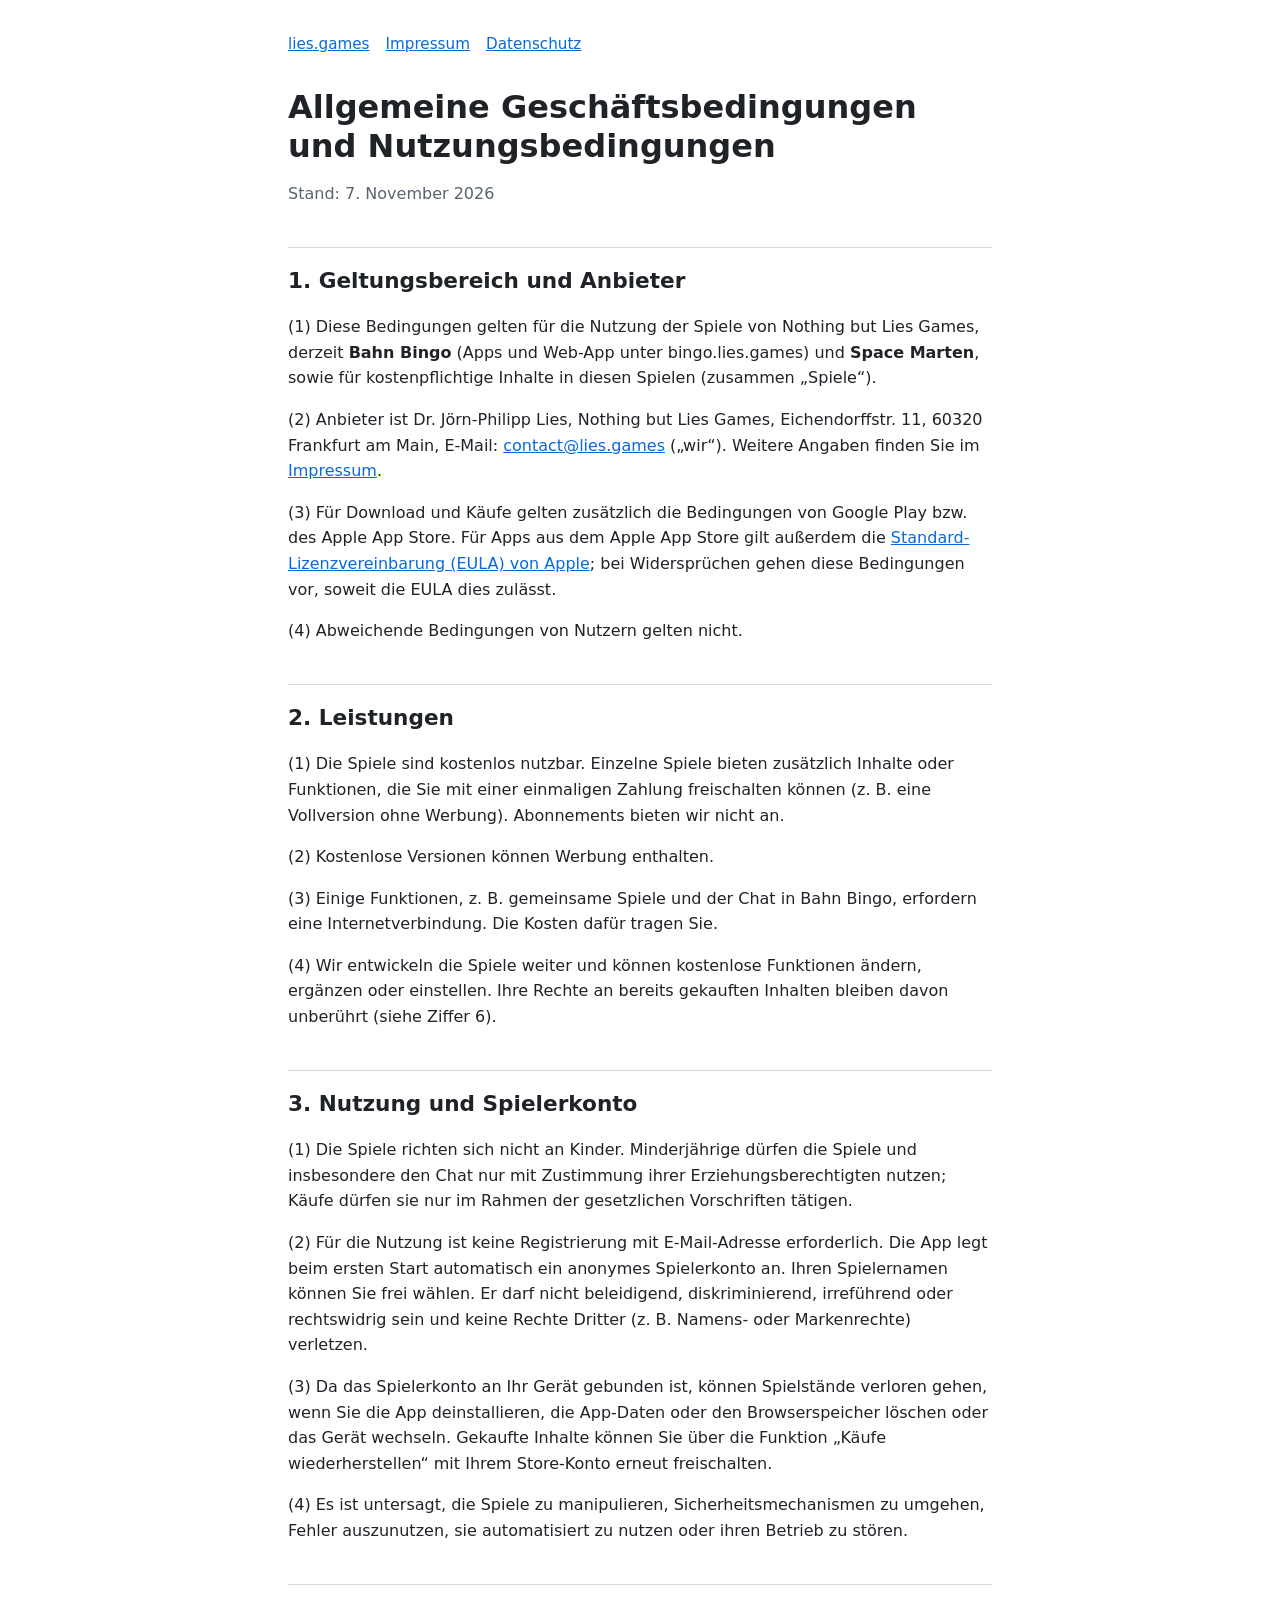
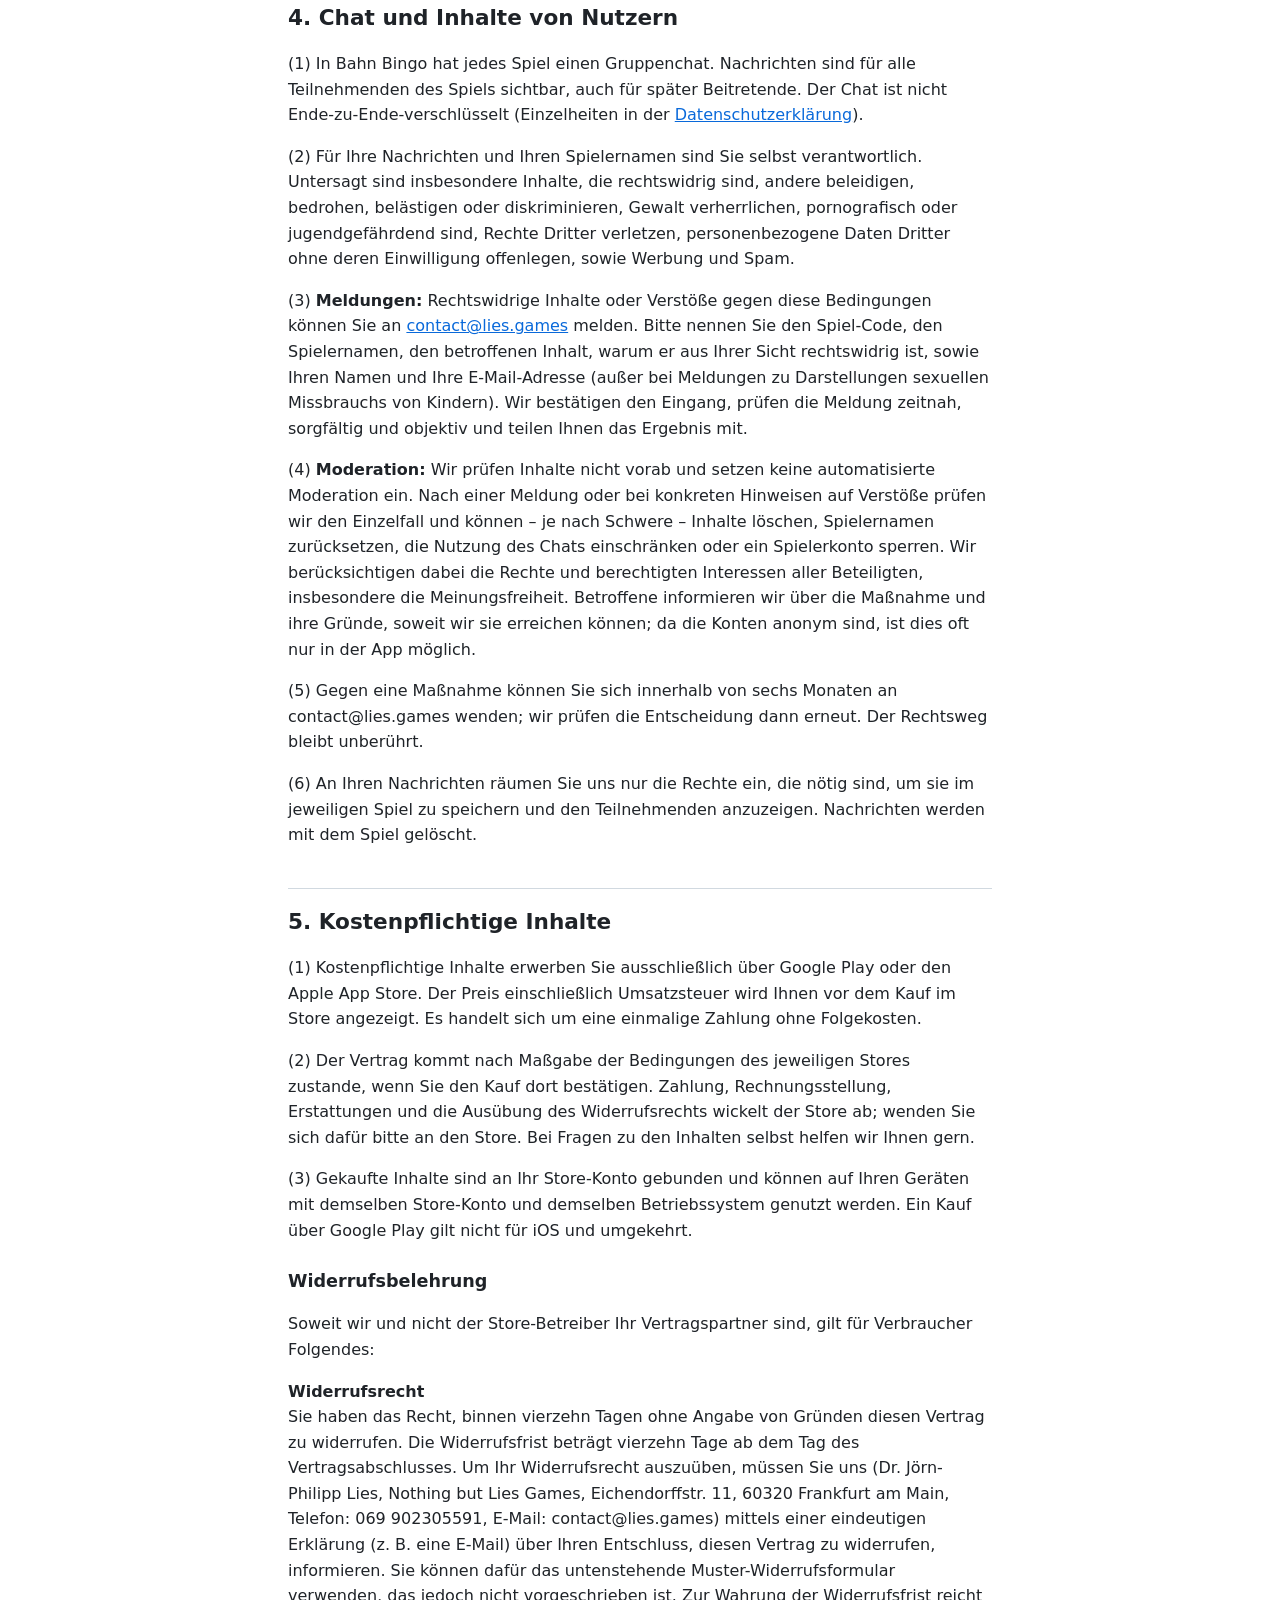
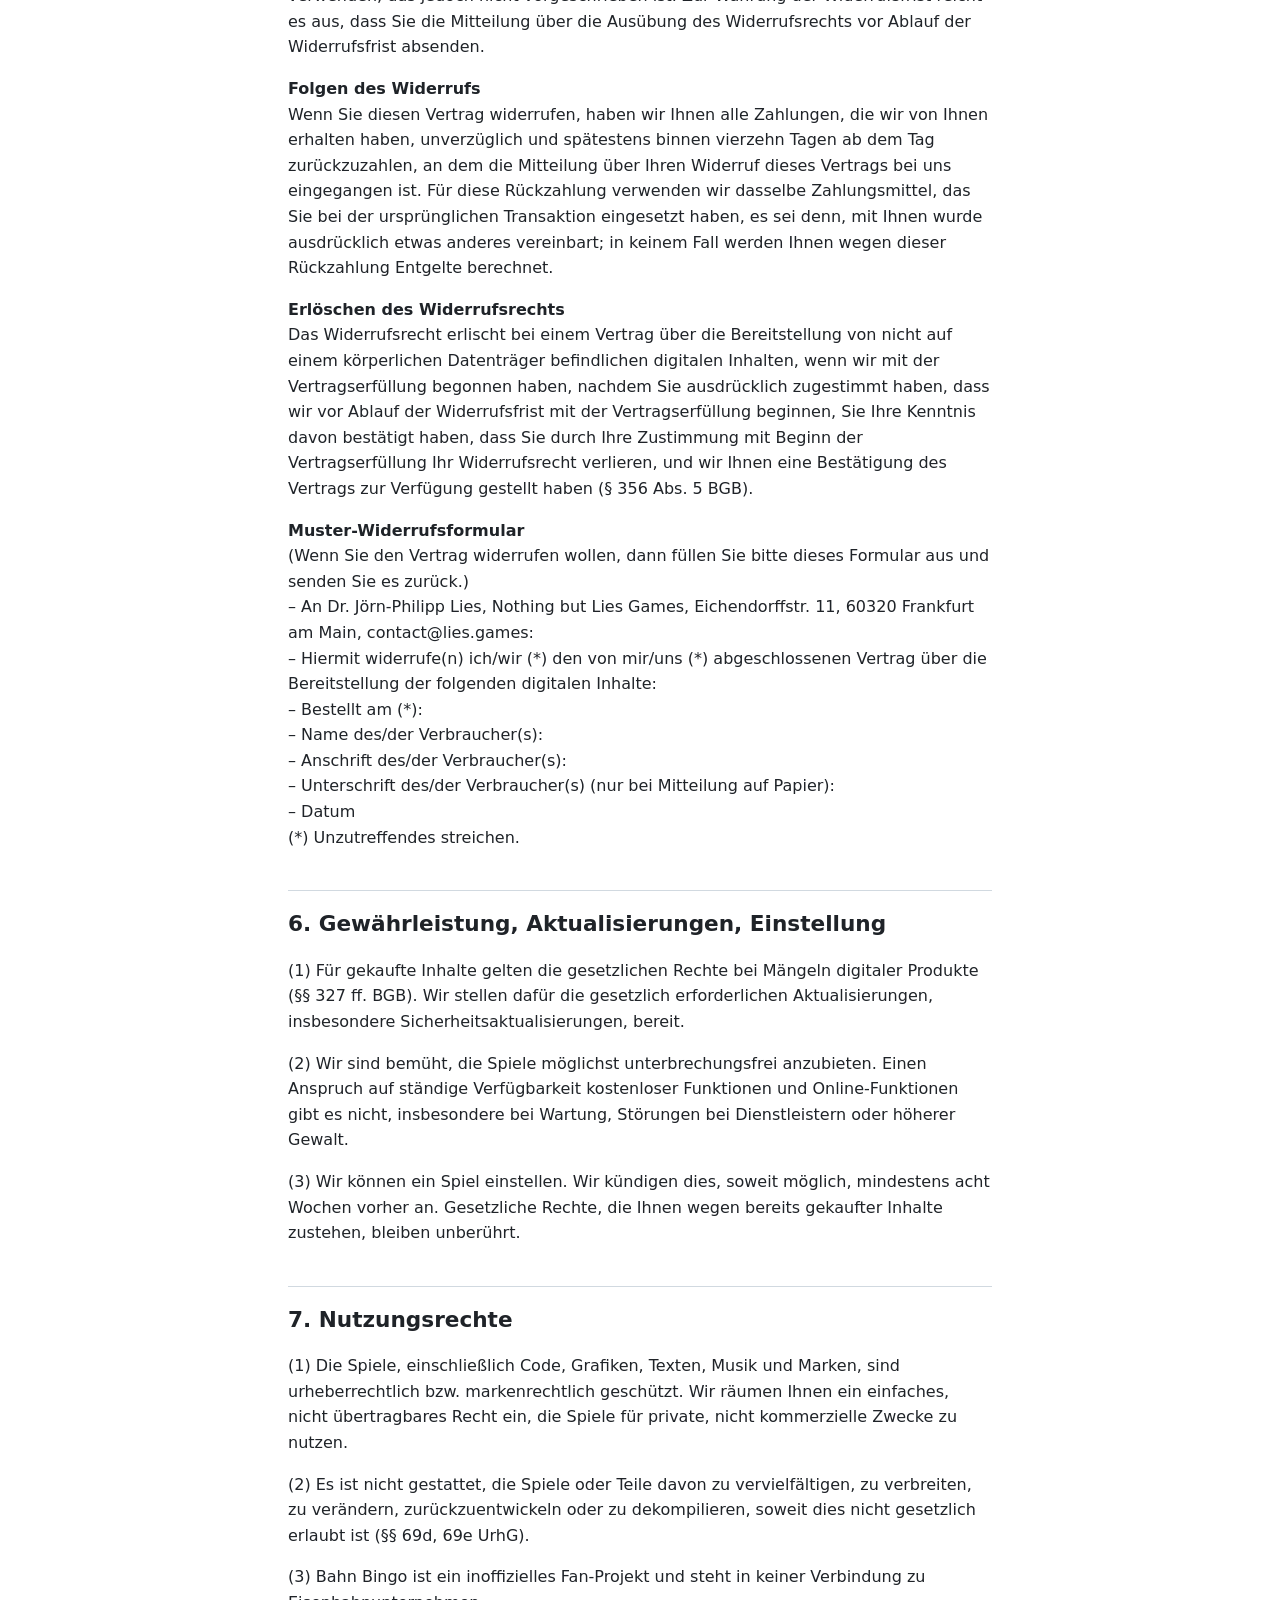
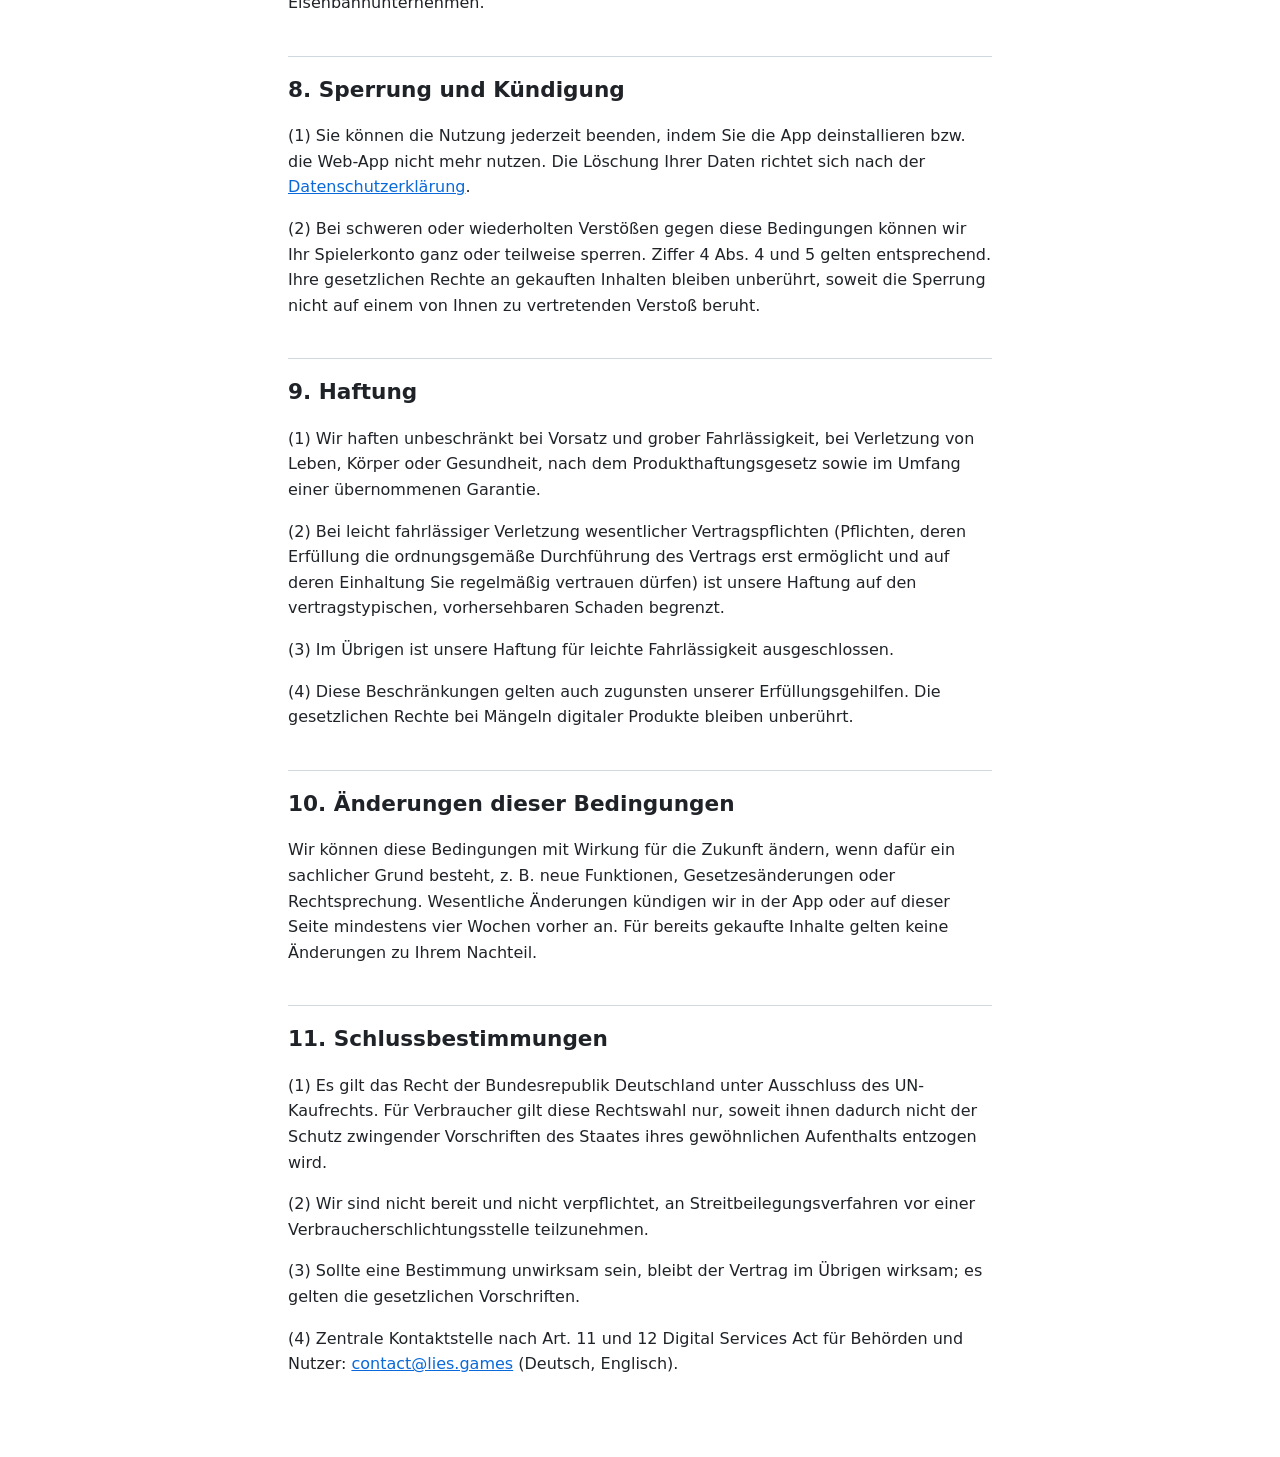
==== agb.html @ 8f0cf378 "Add Impressum, AGB and German privacy policy for all games Replace the generated Space Weasel texts " ====
<!doctype html>
<html lang="de">

<head>
    <meta charset="utf-8">
    <meta name="viewport" content="width=device-width, initial-scale=1">
    <title>AGB – Nothing but Lies Games</title>
    <link rel="stylesheet" href="legal.css">
</head>

<body>
    <main>
        <nav class="top"><a href="index.html">lies.games</a><a href="impressum.html">Impressum</a><a href="privacy.html">Datenschutz</a></nav>

        <h1>Allgemeine Geschäftsbedingungen und Nutzungsbedingungen</h1>
        <p class="stand">Stand: 7. November 2026</p>

        <h2>1. Geltungsbereich und Anbieter</h2>
        <p>(1) Diese Bedingungen gelten für die Nutzung der Spiele von Nothing but Lies Games, derzeit
            <strong>Bahn Bingo</strong> (Apps und Web-App unter bingo.lies.games) und <strong>Space Marten</strong>,
            sowie für kostenpflichtige Inhalte in diesen Spielen (zusammen „Spiele“).</p>
        <p>(2) Anbieter ist Dr. Jörn-Philipp Lies, Nothing but Lies Games, Eichendorffstr. 11, 60320 Frankfurt am Main,
            E-Mail: <a href="mailto:contact@lies.games">contact@lies.games</a> („wir“). Weitere Angaben finden Sie im
            <a href="impressum.html">Impressum</a>.</p>
        <p>(3) Für Download und Käufe gelten zusätzlich die Bedingungen von Google Play bzw. des Apple App Store. Für Apps
            aus dem Apple App Store gilt außerdem die
            <a href="https://www.apple.com/legal/internet-services/itunes/dev/stdeula/">Standard-Lizenzvereinbarung
            (EULA) von Apple</a>; bei Widersprüchen gehen diese Bedingungen vor, soweit die EULA dies zulässt.</p>
        <p>(4) Abweichende Bedingungen von Nutzern gelten nicht.</p>

        <h2>2. Leistungen</h2>
        <p>(1) Die Spiele sind kostenlos nutzbar. Einzelne Spiele bieten zusätzlich Inhalte oder Funktionen, die Sie mit
            einer einmaligen Zahlung freischalten können (z. B. eine Vollversion ohne Werbung). Abonnements bieten wir
            nicht an.</p>
        <p>(2) Kostenlose Versionen können Werbung enthalten.</p>
        <p>(3) Einige Funktionen, z. B. gemeinsame Spiele und der Chat in Bahn Bingo, erfordern eine Internetverbindung.
            Die Kosten dafür tragen Sie.</p>
        <p>(4) Wir entwickeln die Spiele weiter und können kostenlose Funktionen ändern, ergänzen oder einstellen. Ihre
            Rechte an bereits gekauften Inhalten bleiben davon unberührt (siehe Ziffer 6).</p>

        <h2>3. Nutzung und Spielerkonto</h2>
        <p>(1) Die Spiele richten sich nicht an Kinder. Minderjährige dürfen die Spiele und insbesondere den Chat nur mit
            Zustimmung ihrer Erziehungsberechtigten nutzen; Käufe dürfen sie nur im Rahmen der gesetzlichen Vorschriften
            tätigen.</p>
        <p>(2) Für die Nutzung ist keine Registrierung mit E-Mail-Adresse erforderlich. Die App legt beim ersten Start
            automatisch ein anonymes Spielerkonto an. Ihren Spielernamen können Sie frei wählen. Er darf nicht
            beleidigend, diskriminierend, irreführend oder rechtswidrig sein und keine Rechte Dritter (z. B. Namens- oder
            Markenrechte) verletzen.</p>
        <p>(3) Da das Spielerkonto an Ihr Gerät gebunden ist, können Spielstände verloren gehen, wenn Sie die App
            deinstallieren, die App-Daten oder den Browserspeicher löschen oder das Gerät wechseln. Gekaufte Inhalte
            können Sie über die Funktion „Käufe wiederherstellen“ mit Ihrem Store-Konto erneut freischalten.</p>
        <p>(4) Es ist untersagt, die Spiele zu manipulieren, Sicherheitsmechanismen zu umgehen, Fehler auszunutzen, sie
            automatisiert zu nutzen oder ihren Betrieb zu stören.</p>

        <h2>4. Chat und Inhalte von Nutzern</h2>
        <p>(1) In Bahn Bingo hat jedes Spiel einen Gruppenchat. Nachrichten sind für alle Teilnehmenden des Spiels
            sichtbar, auch für später Beitretende. Der Chat ist nicht Ende-zu-Ende-verschlüsselt (Einzelheiten in der
            <a href="privacy.html#chat">Datenschutzerklärung</a>).</p>
        <p>(2) Für Ihre Nachrichten und Ihren Spielernamen sind Sie selbst verantwortlich. Untersagt sind insbesondere
            Inhalte, die rechtswidrig sind, andere beleidigen, bedrohen, belästigen oder diskriminieren, Gewalt
            verherrlichen, pornografisch oder jugendgefährdend sind, Rechte Dritter verletzen, personenbezogene Daten
            Dritter ohne deren Einwilligung offenlegen, sowie Werbung und Spam.</p>
        <p>(3) <strong>Meldungen:</strong> Rechtswidrige Inhalte oder Verstöße gegen diese Bedingungen können Sie an
            <a href="mailto:contact@lies.games">contact@lies.games</a> melden. Bitte nennen Sie den Spiel-Code, den
            Spielernamen, den betroffenen Inhalt, warum er aus Ihrer Sicht rechtswidrig ist, sowie Ihren Namen und Ihre
            E-Mail-Adresse (außer bei Meldungen zu Darstellungen sexuellen Missbrauchs von Kindern). Wir bestätigen den
            Eingang, prüfen die Meldung zeitnah, sorgfältig und objektiv und teilen Ihnen das Ergebnis mit.</p>
        <p>(4) <strong>Moderation:</strong> Wir prüfen Inhalte nicht vorab und setzen keine automatisierte Moderation
            ein. Nach einer Meldung oder bei konkreten Hinweisen auf Verstöße prüfen wir den Einzelfall und können – je
            nach Schwere – Inhalte löschen, Spielernamen zurücksetzen, die Nutzung des Chats einschränken oder ein
            Spielerkonto sperren. Wir berücksichtigen dabei die Rechte und berechtigten Interessen aller Beteiligten,
            insbesondere die Meinungsfreiheit. Betroffene informieren wir über die Maßnahme und ihre Gründe, soweit
            wir sie erreichen können; da die Konten anonym sind, ist dies oft nur in der App möglich.</p>
        <p>(5) Gegen eine Maßnahme können Sie sich innerhalb von sechs Monaten an contact@lies.games wenden; wir prüfen
            die Entscheidung dann erneut. Der Rechtsweg bleibt unberührt.</p>
        <p>(6) An Ihren Nachrichten räumen Sie uns nur die Rechte ein, die nötig sind, um sie im jeweiligen Spiel zu
            speichern und den Teilnehmenden anzuzeigen. Nachrichten werden mit dem Spiel gelöscht.</p>

        <h2>5. Kostenpflichtige Inhalte</h2>
        <p>(1) Kostenpflichtige Inhalte erwerben Sie ausschließlich über Google Play oder den Apple App Store. Der Preis
            einschließlich Umsatzsteuer wird Ihnen vor dem Kauf im Store angezeigt. Es handelt sich um eine einmalige
            Zahlung ohne Folgekosten.</p>
        <p>(2) Der Vertrag kommt nach Maßgabe der Bedingungen des jeweiligen Stores zustande, wenn Sie den Kauf dort
            bestätigen. Zahlung, Rechnungsstellung, Erstattungen und die Ausübung des Widerrufsrechts wickelt der Store
            ab; wenden Sie sich dafür bitte an den Store. Bei Fragen zu den Inhalten selbst helfen wir Ihnen gern.</p>
        <p>(3) Gekaufte Inhalte sind an Ihr Store-Konto gebunden und können auf Ihren Geräten mit demselben Store-Konto
            und demselben Betriebssystem genutzt werden. Ein Kauf über Google Play gilt nicht für iOS und umgekehrt.</p>

        <h3>Widerrufsbelehrung</h3>
        <p>Soweit wir und nicht der Store-Betreiber Ihr Vertragspartner sind, gilt für Verbraucher Folgendes:</p>
        <p><strong>Widerrufsrecht</strong><br>
            Sie haben das Recht, binnen vierzehn Tagen ohne Angabe von Gründen diesen Vertrag zu widerrufen. Die
            Widerrufsfrist beträgt vierzehn Tage ab dem Tag des Vertragsabschlusses. Um Ihr Widerrufsrecht auszuüben,
            müssen Sie uns (Dr. Jörn-Philipp Lies, Nothing but Lies Games, Eichendorffstr. 11, 60320 Frankfurt am Main,
            Telefon: 069 902305591, E-Mail: contact@lies.games) mittels einer eindeutigen Erklärung (z. B. eine E-Mail)
            über Ihren Entschluss, diesen Vertrag zu widerrufen, informieren. Sie können dafür das untenstehende
            Muster-Widerrufsformular verwenden, das jedoch nicht vorgeschrieben ist. Zur Wahrung der Widerrufsfrist
            reicht es aus, dass Sie die Mitteilung über die Ausübung des Widerrufsrechts vor Ablauf der Widerrufsfrist
            absenden.</p>
        <p><strong>Folgen des Widerrufs</strong><br>
            Wenn Sie diesen Vertrag widerrufen, haben wir Ihnen alle Zahlungen, die wir von Ihnen erhalten haben,
            unverzüglich und spätestens binnen vierzehn Tagen ab dem Tag zurückzuzahlen, an dem die Mitteilung über Ihren
            Widerruf dieses Vertrags bei uns eingegangen ist. Für diese Rückzahlung verwenden wir dasselbe
            Zahlungsmittel, das Sie bei der ursprünglichen Transaktion eingesetzt haben, es sei denn, mit Ihnen wurde
            ausdrücklich etwas anderes vereinbart; in keinem Fall werden Ihnen wegen dieser Rückzahlung Entgelte
            berechnet.</p>
        <p><strong>Erlöschen des Widerrufsrechts</strong><br>
            Das Widerrufsrecht erlischt bei einem Vertrag über die Bereitstellung von nicht auf einem körperlichen
            Datenträger befindlichen digitalen Inhalten, wenn wir mit der Vertragserfüllung begonnen haben, nachdem Sie
            ausdrücklich zugestimmt haben, dass wir vor Ablauf der Widerrufsfrist mit der Vertragserfüllung beginnen, Sie
            Ihre Kenntnis davon bestätigt haben, dass Sie durch Ihre Zustimmung mit Beginn der Vertragserfüllung Ihr
            Widerrufsrecht verlieren, und wir Ihnen eine Bestätigung des Vertrags zur Verfügung gestellt haben
            (§ 356 Abs. 5 BGB).</p>
        <p><strong>Muster-Widerrufsformular</strong><br>
            (Wenn Sie den Vertrag widerrufen wollen, dann füllen Sie bitte dieses Formular aus und senden Sie es
            zurück.)<br>
            – An Dr. Jörn-Philipp Lies, Nothing but Lies Games, Eichendorffstr. 11, 60320 Frankfurt am Main,
            contact@lies.games:<br>
            – Hiermit widerrufe(n) ich/wir (*) den von mir/uns (*) abgeschlossenen Vertrag über die Bereitstellung der
            folgenden digitalen Inhalte:<br>
            – Bestellt am (*):<br>
            – Name des/der Verbraucher(s):<br>
            – Anschrift des/der Verbraucher(s):<br>
            – Unterschrift des/der Verbraucher(s) (nur bei Mitteilung auf Papier):<br>
            – Datum<br>
            (*) Unzutreffendes streichen.</p>

        <h2>6. Gewährleistung, Aktualisierungen, Einstellung</h2>
        <p>(1) Für gekaufte Inhalte gelten die gesetzlichen Rechte bei Mängeln digitaler Produkte
            (§§ 327 ff. BGB). Wir stellen dafür die gesetzlich erforderlichen Aktualisierungen, insbesondere
            Sicherheitsaktualisierungen, bereit.</p>
        <p>(2) Wir sind bemüht, die Spiele möglichst unterbrechungsfrei anzubieten. Einen Anspruch auf ständige
            Verfügbarkeit kostenloser Funktionen und Online-Funktionen gibt es nicht, insbesondere bei Wartung, Störungen
            bei Dienstleistern oder höherer Gewalt.</p>
        <p>(3) Wir können ein Spiel einstellen. Wir kündigen dies, soweit möglich, mindestens acht Wochen vorher an.
            Gesetzliche Rechte, die Ihnen wegen bereits gekaufter Inhalte zustehen, bleiben unberührt.</p>

        <h2>7. Nutzungsrechte</h2>
        <p>(1) Die Spiele, einschließlich Code, Grafiken, Texten, Musik und Marken, sind urheberrechtlich bzw.
            markenrechtlich geschützt. Wir räumen Ihnen ein einfaches, nicht übertragbares Recht ein, die Spiele für
            private, nicht kommerzielle Zwecke zu nutzen.</p>
        <p>(2) Es ist nicht gestattet, die Spiele oder Teile davon zu vervielfältigen, zu verbreiten, zu verändern,
            zurückzuentwickeln oder zu dekompilieren, soweit dies nicht gesetzlich erlaubt ist (§§ 69d, 69e UrhG).</p>
        <p>(3) Bahn Bingo ist ein inoffizielles Fan-Projekt und steht in keiner Verbindung zu Eisenbahnunternehmen.</p>

        <h2>8. Sperrung und Kündigung</h2>
        <p>(1) Sie können die Nutzung jederzeit beenden, indem Sie die App deinstallieren bzw. die Web-App nicht mehr
            nutzen. Die Löschung Ihrer Daten richtet sich nach der <a href="privacy.html">Datenschutzerklärung</a>.</p>
        <p>(2) Bei schweren oder wiederholten Verstößen gegen diese Bedingungen können wir Ihr Spielerkonto ganz oder
            teilweise sperren. Ziffer 4 Abs. 4 und 5 gelten entsprechend. Ihre gesetzlichen Rechte an gekauften Inhalten
            bleiben unberührt, soweit die Sperrung nicht auf einem von Ihnen zu vertretenden Verstoß beruht.</p>

        <h2>9. Haftung</h2>
        <p>(1) Wir haften unbeschränkt bei Vorsatz und grober Fahrlässigkeit, bei Verletzung von Leben, Körper oder
            Gesundheit, nach dem Produkthaftungsgesetz sowie im Umfang einer übernommenen Garantie.</p>
        <p>(2) Bei leicht fahrlässiger Verletzung wesentlicher Vertragspflichten (Pflichten, deren Erfüllung die
            ordnungsgemäße Durchführung des Vertrags erst ermöglicht und auf deren Einhaltung Sie regelmäßig vertrauen
            dürfen) ist unsere Haftung auf den vertragstypischen, vorhersehbaren Schaden begrenzt.</p>
        <p>(3) Im Übrigen ist unsere Haftung für leichte Fahrlässigkeit ausgeschlossen.</p>
        <p>(4) Diese Beschränkungen gelten auch zugunsten unserer Erfüllungsgehilfen. Die gesetzlichen Rechte bei
            Mängeln digitaler Produkte bleiben unberührt.</p>

        <h2>10. Änderungen dieser Bedingungen</h2>
        <p>Wir können diese Bedingungen mit Wirkung für die Zukunft ändern, wenn dafür ein sachlicher Grund besteht,
            z. B. neue Funktionen, Gesetzesänderungen oder Rechtsprechung. Wesentliche Änderungen kündigen wir in der App
            oder auf dieser Seite mindestens vier Wochen vorher an. Für bereits gekaufte Inhalte gelten keine
            Änderungen zu Ihrem Nachteil.</p>

        <h2>11. Schlussbestimmungen</h2>
        <p>(1) Es gilt das Recht der Bundesrepublik Deutschland unter Ausschluss des UN-Kaufrechts. Für Verbraucher gilt
            diese Rechtswahl nur, soweit ihnen dadurch nicht der Schutz zwingender Vorschriften des Staates ihres
            gewöhnlichen Aufenthalts entzogen wird.</p>
        <p>(2) Wir sind nicht bereit und nicht verpflichtet, an Streitbeilegungsverfahren vor einer
            Verbraucherschlichtungsstelle teilzunehmen.</p>
        <p>(3) Sollte eine Bestimmung unwirksam sein, bleibt der Vertrag im Übrigen wirksam; es gelten die
            gesetzlichen Vorschriften.</p>
        <p>(4) Zentrale Kontaktstelle nach Art. 11 und 12 Digital Services Act für Behörden und Nutzer:
            <a href="mailto:contact@lies.games">contact@lies.games</a> (Deutsch, Englisch).</p>
    </main>
</body>

</html>
---- legal.css ----
:root {
    --bg: #ffffff;
    --fg: #1f2328;
    --muted: #59636e;
    --link: #0969da;
    --line: #d1d9e0;
}

@media (prefers-color-scheme: dark) {
    :root {
        --bg: #0d1117;
        --fg: #e6edf3;
        --muted: #9198a1;
        --link: #4493f8;
        --line: #3d444d;
    }
}

* { box-sizing: border-box; }

body {
    margin: 0;
    background: var(--bg);
    color: var(--fg);
    font-family: system-ui, -apple-system, "Segoe UI", Roboto, "Helvetica Neue", Arial, sans-serif;
    line-height: 1.6;
}

main {
    max-width: 46rem;
    margin: 0 auto;
    padding: 2rem 1rem 4rem;
    overflow-wrap: break-word;
}

h1 { font-size: 2rem; line-height: 1.2; margin: 0 0 .5rem; }
h2 { font-size: 1.35rem; margin: 2.5rem 0 .5rem; padding-top: 1rem; border-top: 1px solid var(--line); }
h3 { font-size: 1.1rem; margin: 1.5rem 0 .25rem; }

a { color: var(--link); }

.stand, .hint { color: var(--muted); }

nav.top { margin-bottom: 2rem; font-size: .95rem; }
nav.top a { margin-right: 1rem; }

ul.toc { columns: 2 16rem; padding-left: 1.2rem; }

dl.facts { margin: .75rem 0 0; }
dl.facts dt { font-weight: 600; margin-top: .5rem; }
dl.facts dd { margin: 0 0 0 1rem; }
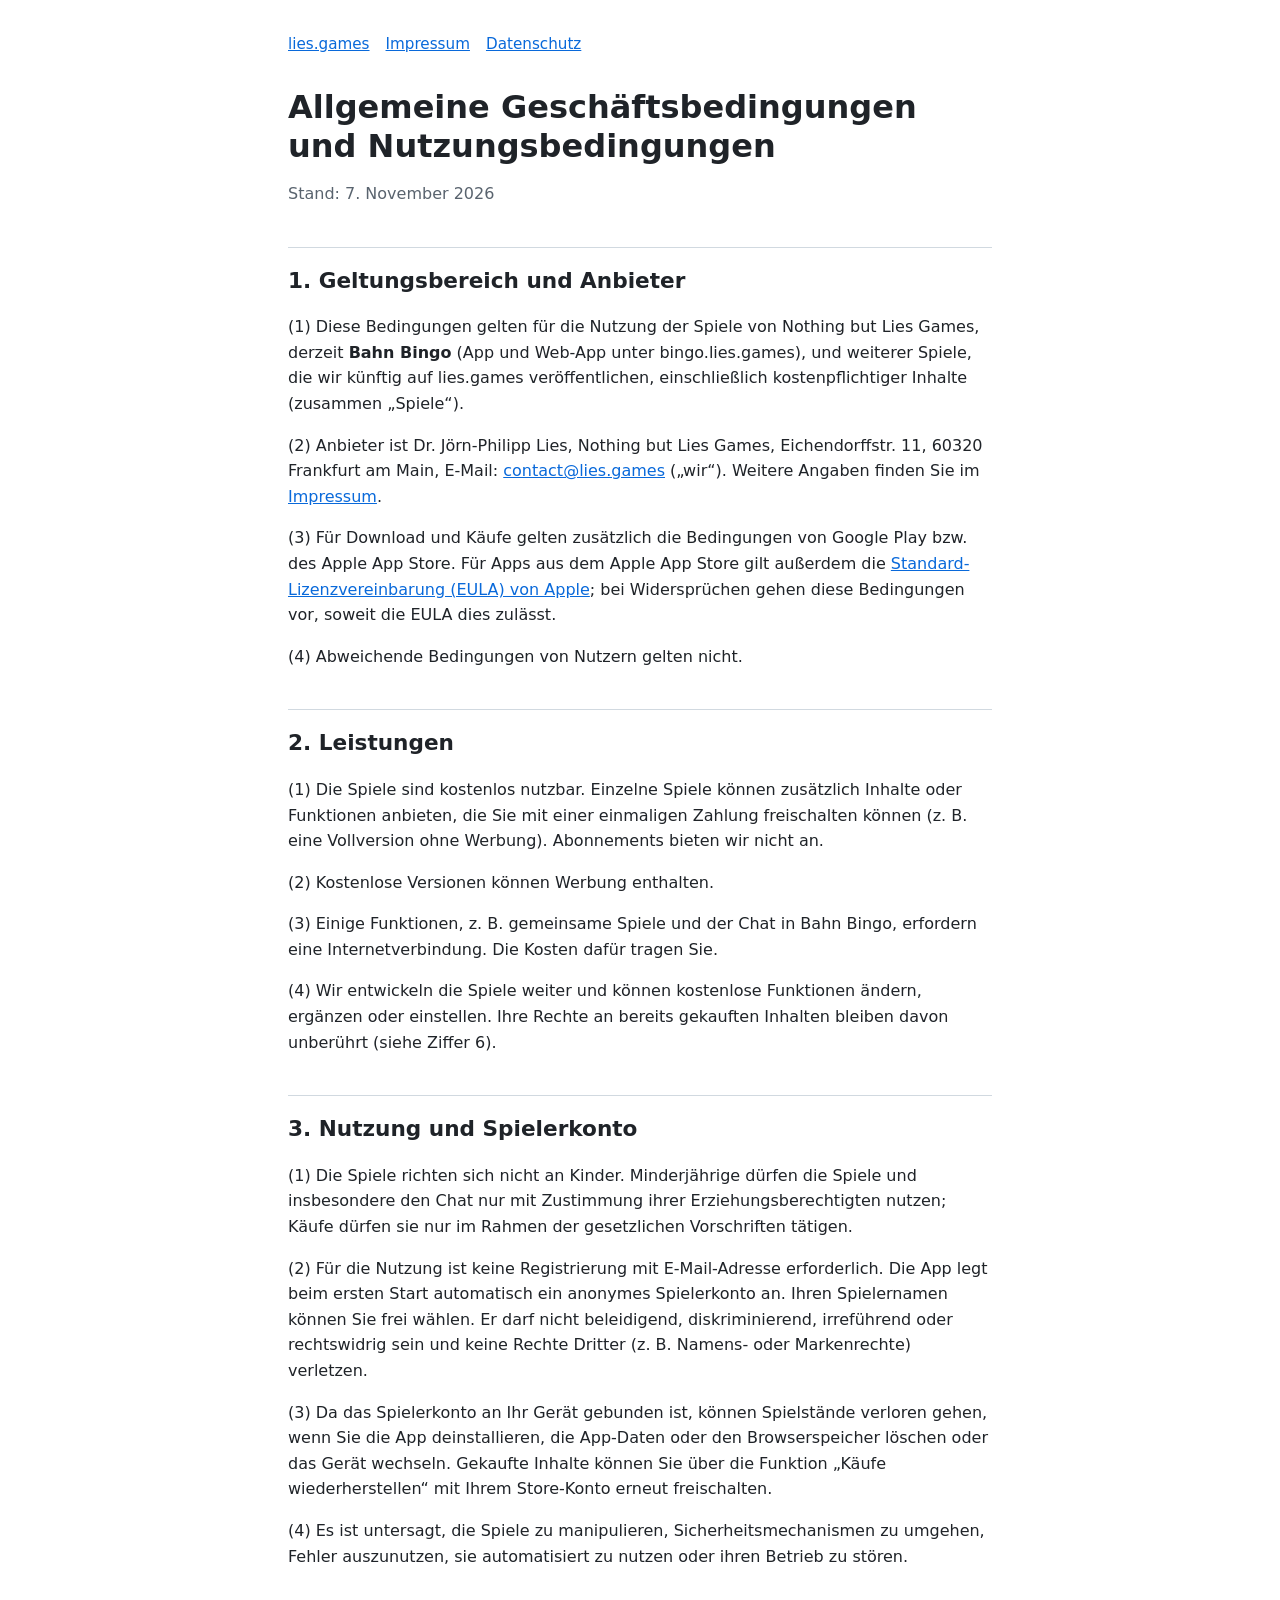
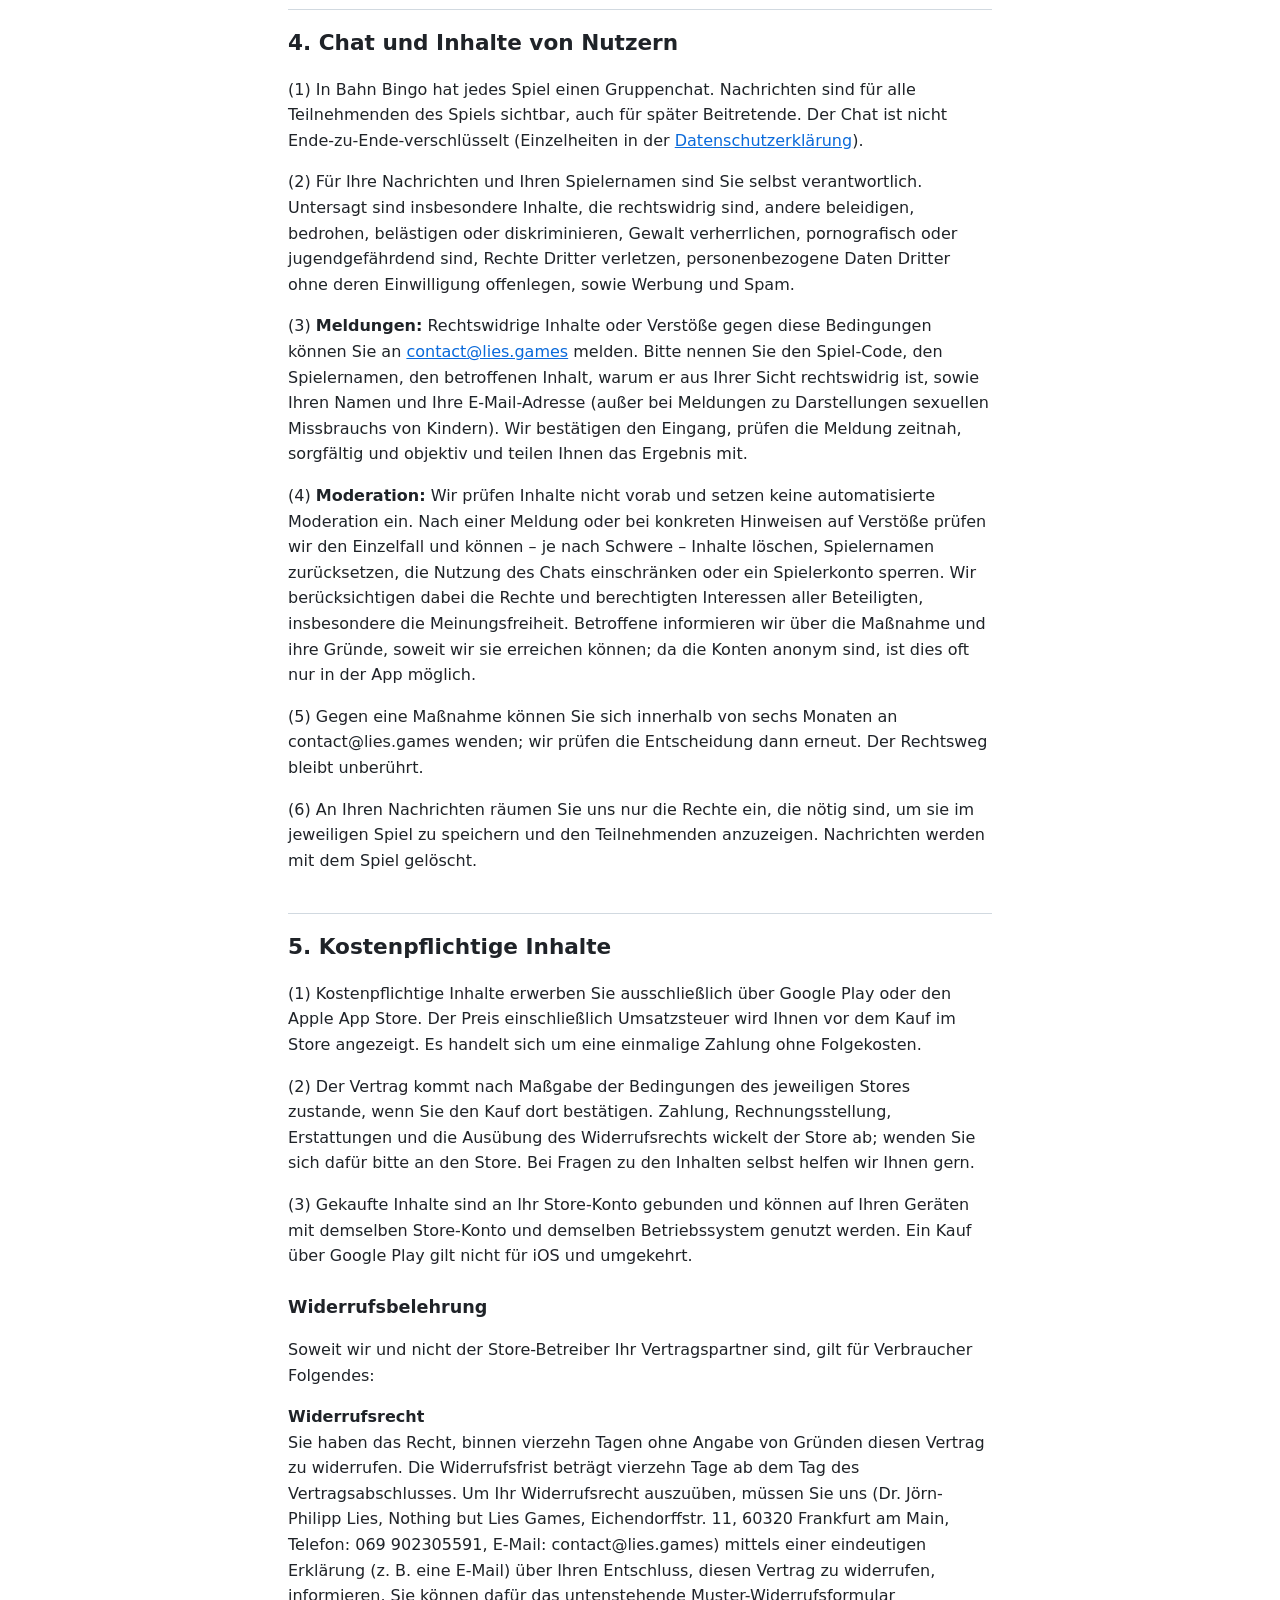
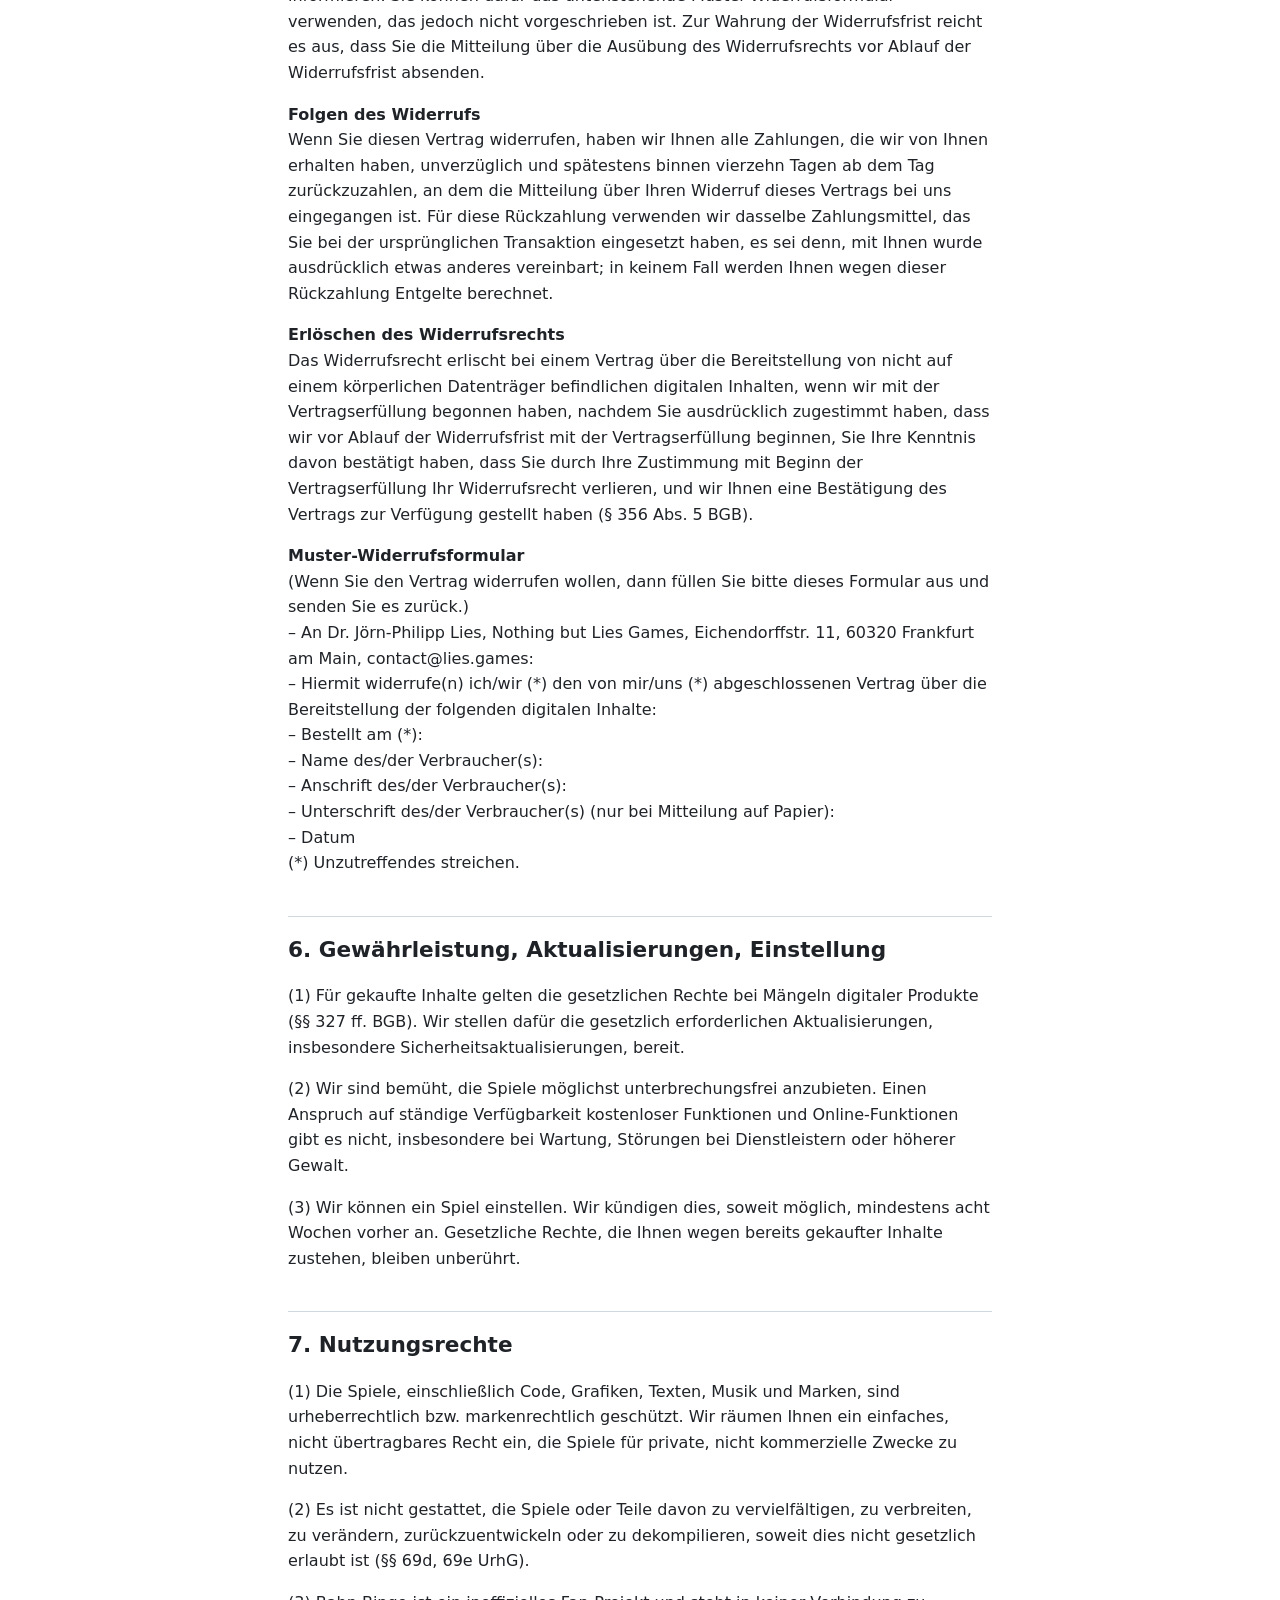
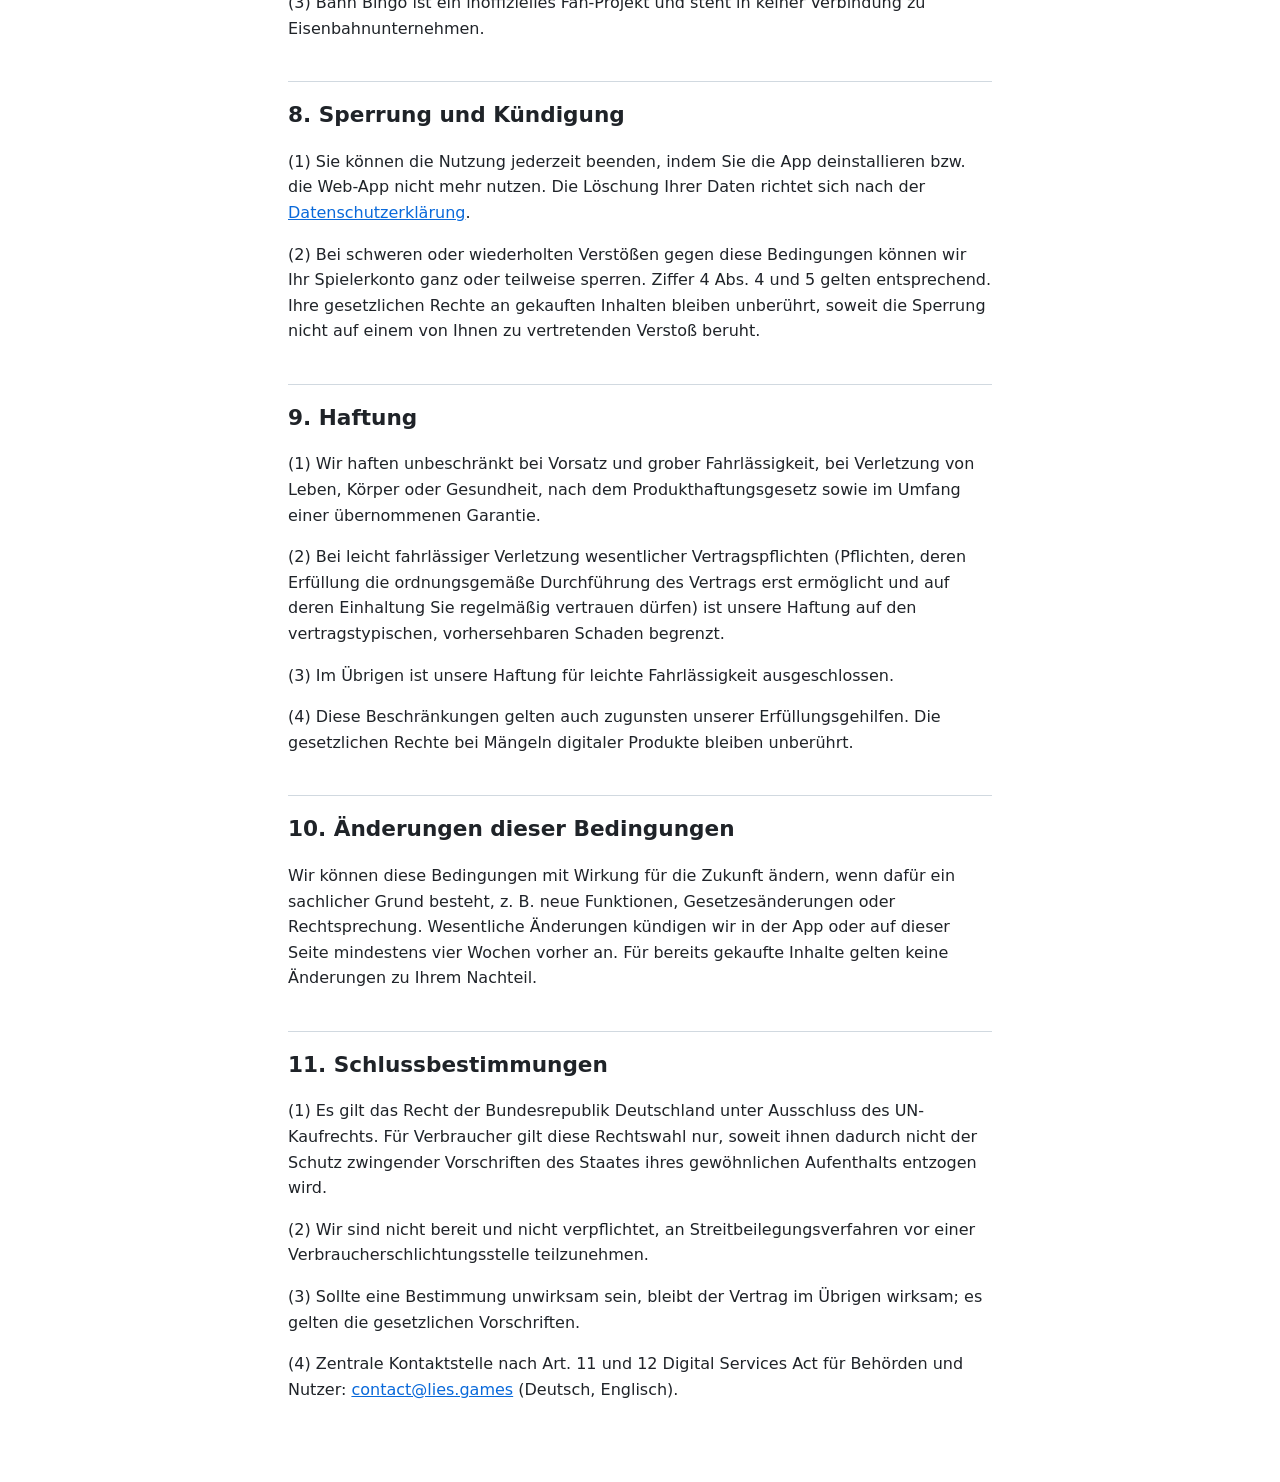
==== commit bab18e75: "Drop Space Marten and Analytics until the game ships Space Marten is still in development, so the pr" ====
--- a/agb.html
+++ b/agb.html
@@ -17,8 +17,8 @@
 
         <h2>1. Geltungsbereich und Anbieter</h2>
         <p>(1) Diese Bedingungen gelten für die Nutzung der Spiele von Nothing but Lies Games, derzeit
-            <strong>Bahn Bingo</strong> (Apps und Web-App unter bingo.lies.games) und <strong>Space Marten</strong>,
-            sowie für kostenpflichtige Inhalte in diesen Spielen (zusammen „Spiele“).</p>
+            <strong>Bahn Bingo</strong> (App und Web-App unter bingo.lies.games), und weiterer Spiele, die wir künftig
+            auf lies.games veröffentlichen, einschließlich kostenpflichtiger Inhalte (zusammen „Spiele“).</p>
         <p>(2) Anbieter ist Dr. Jörn-Philipp Lies, Nothing but Lies Games, Eichendorffstr. 11, 60320 Frankfurt am Main,
             E-Mail: <a href="mailto:contact@lies.games">contact@lies.games</a> („wir“). Weitere Angaben finden Sie im
             <a href="impressum.html">Impressum</a>.</p>
@@ -29,8 +29,8 @@
         <p>(4) Abweichende Bedingungen von Nutzern gelten nicht.</p>
 
         <h2>2. Leistungen</h2>
-        <p>(1) Die Spiele sind kostenlos nutzbar. Einzelne Spiele bieten zusätzlich Inhalte oder Funktionen, die Sie mit
-            einer einmaligen Zahlung freischalten können (z. B. eine Vollversion ohne Werbung). Abonnements bieten wir
+        <p>(1) Die Spiele sind kostenlos nutzbar. Einzelne Spiele können zusätzlich Inhalte oder Funktionen anbieten, die Sie
+            mit einer einmaligen Zahlung freischalten können (z. B. eine Vollversion ohne Werbung). Abonnements bieten wir
             nicht an.</p>
         <p>(2) Kostenlose Versionen können Werbung enthalten.</p>
         <p>(3) Einige Funktionen, z. B. gemeinsame Spiele und der Chat in Bahn Bingo, erfordern eine Internetverbindung.
